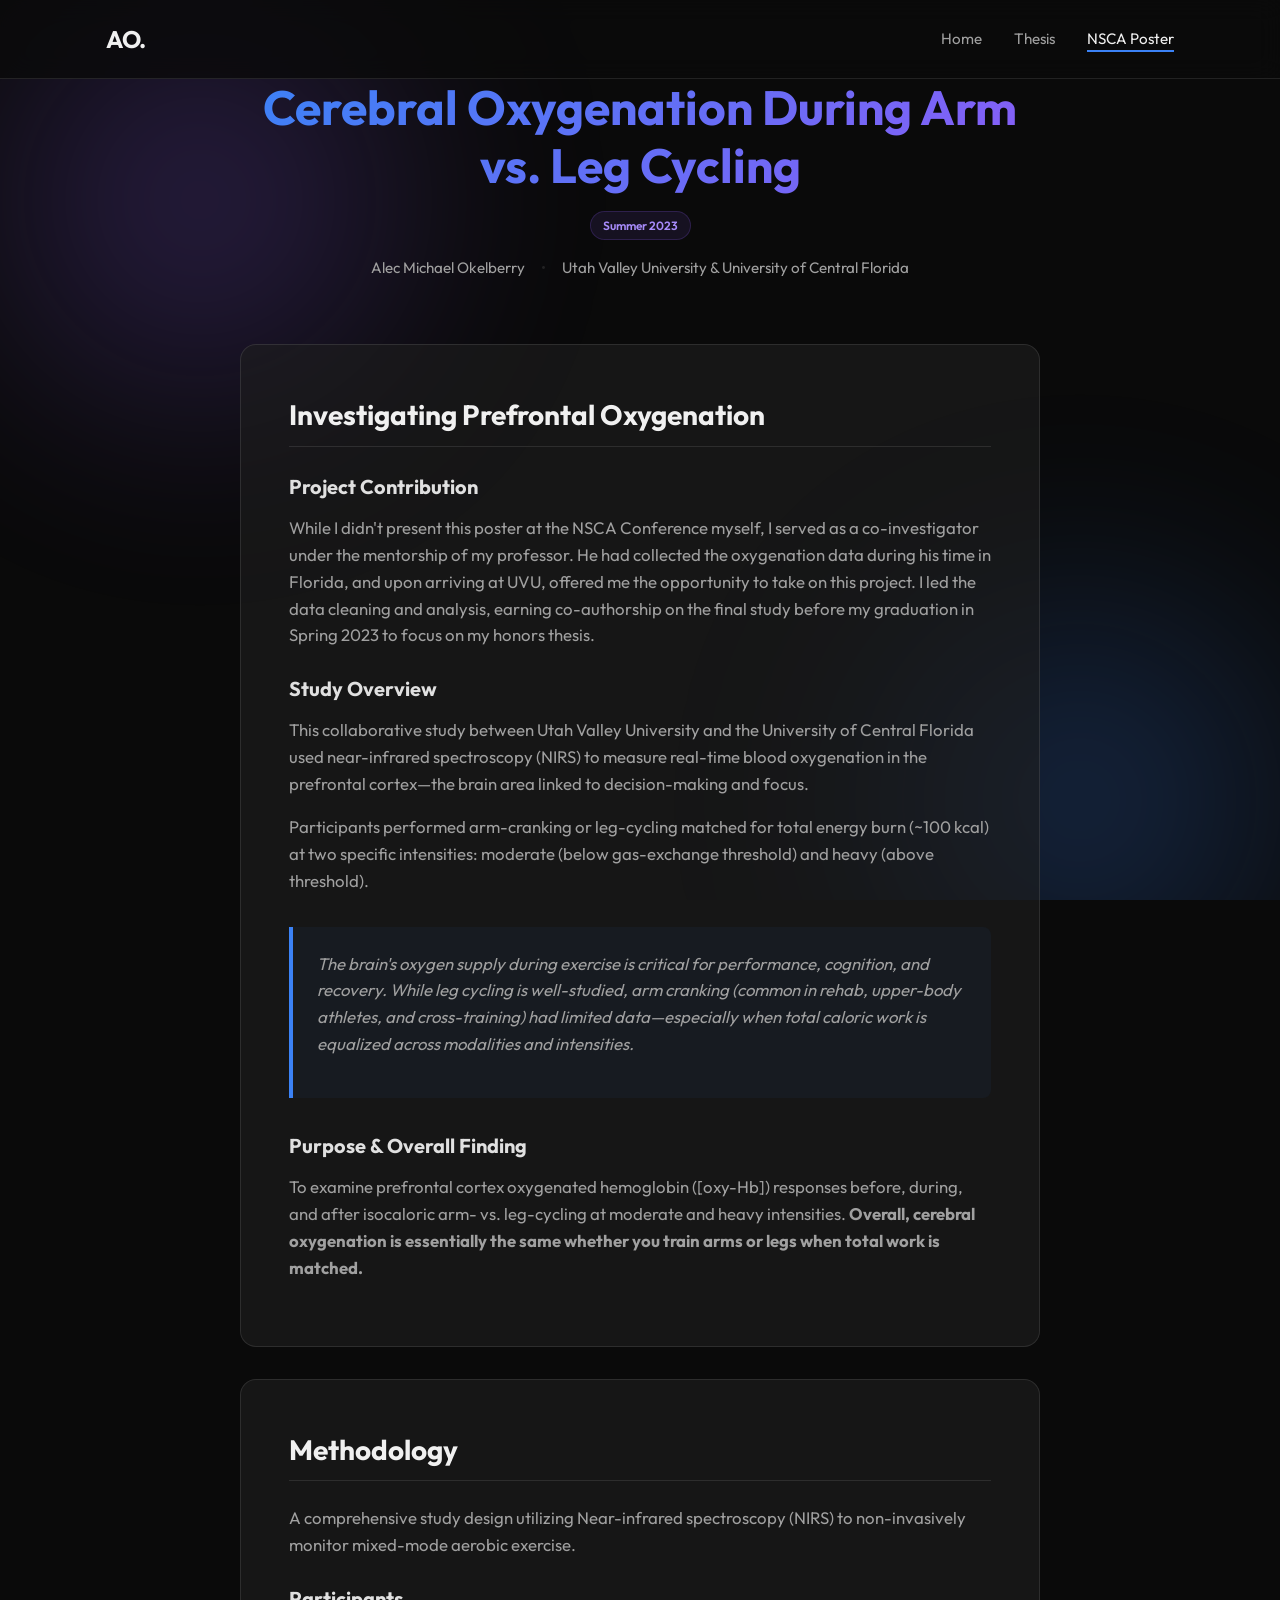
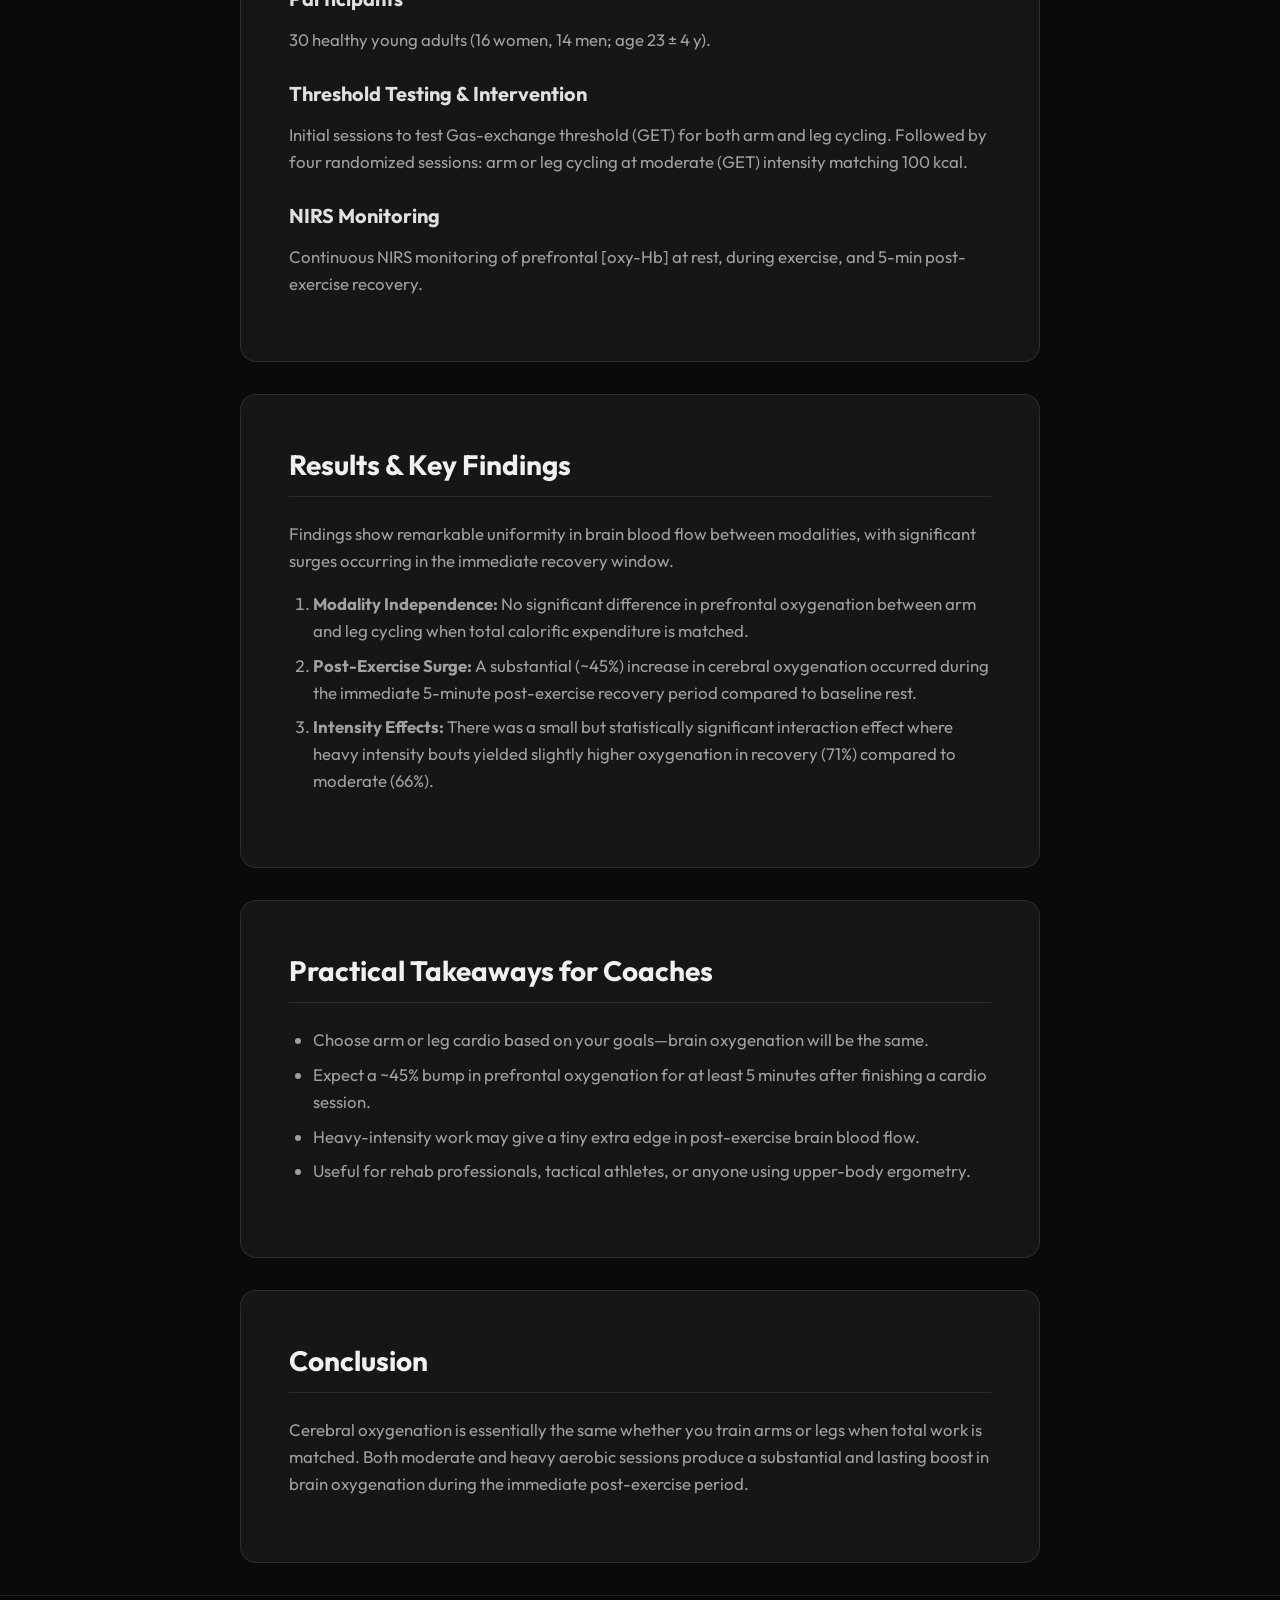
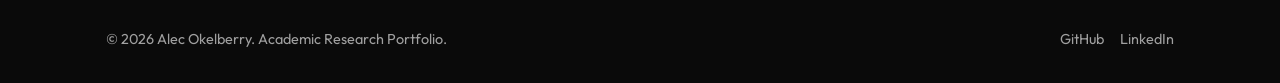
==== nsca-poster.html @ 8c82c138 "Initial upload of D276 research portfolio with vanilla HTML/CSS/JS" ====
<!DOCTYPE html>
<html lang="en">
<head>
    <meta charset="UTF-8">
    <meta name="viewport" content="width=device-width, initial-scale=1.0">
    <title>NSCA Poster | Alec Okelberry Research Portfolio</title>
    <meta name="description" content="Cerebral Oxygenation During Arm vs. Leg Cycling. Responses to Moderate and Heavy Intensities – Matched Energy Expenditure.">
    <!-- Google Fonts -->
    <link rel="preconnect" href="https://fonts.googleapis.com">
    <link rel="preconnect" href="https://fonts.gstatic.com" crossorigin>
    <link href="https://fonts.googleapis.com/css2?family=Outfit:wght@300;400;600;700&display=swap" rel="stylesheet">
    <link rel="stylesheet" href="style.css">
</head>
<body>
    <div class="background-effects">
        <div class="glow glow-1"></div>
        <div class="glow glow-2"></div>
    </div>

    <nav class="navbar">
        <div class="container nav-content">
            <a href="index.html" class="logo">AO.</a>
            <ul class="nav-links">
                <li><a href="index.html">Home</a></li>
                <li><a href="thesis.html">Thesis</a></li>
                <li><a href="nsca-poster.html" class="active">NSCA Poster</a></li>
            </ul>
        </div>
    </nav>

    <main class="container">
        <article class="slide-up">
            <header class="article-header">
                <h1 class="text-gradient">Cerebral Oxygenation During Arm vs. Leg Cycling</h1>
                <div style="margin-bottom: 1rem;">
                    <span class="badge poster-badge">Summer 2023</span>
                </div>
                <div class="meta-info" style="margin-top: 1rem;">
                    <span>Alec Michael Okelberry</span>
                    <span>Utah Valley University & University of Central Florida</span>
                </div>
            </header>

            <div class="content-wrapper">
                <section class="content-section">
                    <h2>Investigating Prefrontal Oxygenation</h2>
                    <h3>Project Contribution</h3>
                    <p>While I didn't present this poster at the NSCA Conference myself, I served as a co-investigator under the mentorship of my professor. He had collected the oxygenation data during his time in Florida, and upon arriving at UVU, offered me the opportunity to take on this project. I led the data cleaning and analysis, earning co-authorship on the final study before my graduation in Spring 2023 to focus on my honors thesis.</p>
                    
                    <h3>Study Overview</h3>
                    <p>This collaborative study between Utah Valley University and the University of Central Florida used near-infrared spectroscopy (NIRS) to measure real-time blood oxygenation in the prefrontal cortex—the brain area linked to decision-making and focus.</p>
                    <p>Participants performed arm-cranking or leg-cycling matched for total energy burn (~100 kcal) at two specific intensities: moderate (below gas-exchange threshold) and heavy (above threshold).</p>
                    
                    <div class="highlight-box">
                        <p><em>The brain's oxygen supply during exercise is critical for performance, cognition, and recovery. While leg cycling is well-studied, arm cranking (common in rehab, upper-body athletes, and cross-training) had limited data—especially when total caloric work is equalized across modalities and intensities.</em></p>
                    </div>

                    <h3>Purpose & Overall Finding</h3>
                    <p>To examine prefrontal cortex oxygenated hemoglobin ([oxy-Hb]) responses before, during, and after isocaloric arm- vs. leg-cycling at moderate and heavy intensities. <strong>Overall, cerebral oxygenation is essentially the same whether you train arms or legs when total work is matched.</strong></p>
                </section>

                <section class="content-section">
                    <h2>Methodology</h2>
                    <p>A comprehensive study design utilizing Near-infrared spectroscopy (NIRS) to non-invasively monitor mixed-mode aerobic exercise.</p>
                    
                    <h3>Participants</h3>
                    <p>30 healthy young adults (16 women, 14 men; age 23 ± 4 y).</p>
                    
                    <h3>Threshold Testing & Intervention</h3>
                    <p>Initial sessions to test Gas-exchange threshold (GET) for both arm and leg cycling. Followed by four randomized sessions: arm or leg cycling at moderate (<GET) or heavy (>GET) intensity matching 100 kcal.</p>
                    
                    <h3>NIRS Monitoring</h3>
                    <p>Continuous NIRS monitoring of prefrontal [oxy-Hb] at rest, during exercise, and 5-min post-exercise recovery.</p>
                </section>

                <section class="content-section" id="findings">
                    <h2>Results & Key Findings</h2>
                    <p>Findings show remarkable uniformity in brain blood flow between modalities, with significant surges occurring in the immediate recovery window.</p>
                    
                    <ol>
                        <li><strong>Modality Independence:</strong> No significant difference in prefrontal oxygenation between arm and leg cycling when total calorific expenditure is matched.</li>
                        <li><strong>Post-Exercise Surge:</strong> A substantial (~45%) increase in cerebral oxygenation occurred during the immediate 5-minute post-exercise recovery period compared to baseline rest.</li>
                        <li><strong>Intensity Effects:</strong> There was a small but statistically significant interaction effect where heavy intensity bouts yielded slightly higher oxygenation in recovery (71%) compared to moderate (66%).</li>
                    </ol>
                </section>

                <section class="content-section">
                    <h2>Practical Takeaways for Coaches</h2>
                    <ul>
                        <li>Choose arm or leg cardio based on your goals—brain oxygenation will be the same.</li>
                        <li>Expect a ~45% bump in prefrontal oxygenation for at least 5 minutes after finishing a cardio session.</li>
                        <li>Heavy-intensity work may give a tiny extra edge in post-exercise brain blood flow.</li>
                        <li>Useful for rehab professionals, tactical athletes, or anyone using upper-body ergometry.</li>
                    </ul>
                </section>
                
                <section class="content-section">
                    <h2>Conclusion</h2>
                    <p>Cerebral oxygenation is essentially the same whether you train arms or legs when total work is matched. Both moderate and heavy aerobic sessions produce a substantial and lasting boost in brain oxygenation during the immediate post-exercise period.</p>
                </section>
            </div>
        </article>
    </main>

    <footer>
        <div class="container footer-content">
            <p>&copy; 2026 Alec Okelberry. Academic Research Portfolio.</p>
            <div class="social-links">
                <a href="https://github.com/alecokelberry" target="_blank" rel="noopener noreferrer">GitHub</a>
                <a href="https://www.linkedin.com/in/alec-okelberry-001829376/" target="_blank" rel="noopener noreferrer">LinkedIn</a>
            </div>
        </div>
    </footer>
    <script src="scripts.js"></script>
</body>
</html>
---- style.css ----
:root {
  /* Dark Mode Colors */
  --clr-bg: #0a0a0a;
  --clr-bg-surface: rgba(23, 23, 23, 0.7);
  --clr-bg-card: rgba(30, 30, 30, 0.6);
  --clr-border: rgba(255, 255, 255, 0.1);

  --clr-text: #f0f0f0;
  --clr-text-muted: #a0a0a0;

  --clr-accent: #3b82f6; /* Primary Blue */
  --clr-accent-glow: rgba(59, 130, 246, 0.4);
  --clr-accent-secondary: #8b5cf6; /* Purple highlight */

  /* Typography */
  --font-main: "Outfit", sans-serif;

  /* Spacing */
  --space-sm: 0.5rem;
  --space-md: 1rem;
  --space-lg: 2rem;
  --space-xl: 4rem;

  /* Transitions */
  --transition-fast: 0.2s ease;
  --transition-smooth: 0.4s cubic-bezier(0.16, 1, 0.3, 1);
}

* {
  margin: 0;
  padding: 0;
  box-sizing: border-box;
}

body {
  font-family: var(--font-main);
  background-color: var(--clr-bg);
  color: var(--clr-text);
  line-height: 1.6;
  overflow-x: hidden;
  position: relative;
  min-height: 100vh;
  display: flex;
  flex-direction: column;
}

/* Background Effects */
.background-effects {
  position: fixed;
  top: 0;
  left: 0;
  width: 100vw;
  height: 100vh;
  z-index: -1;
  overflow: hidden;
  pointer-events: none;
}

.glow {
  position: absolute;
  width: 600px;
  height: 600px;
  border-radius: 50%;
  filter: blur(100px);
  opacity: 0.3;
}

.glow-1 {
  top: -100px;
  left: -100px;
  background: radial-gradient(
    circle,
    var(--clr-accent-secondary) 0%,
    transparent 70%
  );
}

.glow-2 {
  bottom: -200px;
  right: -100px;
  background: radial-gradient(circle, var(--clr-accent) 0%, transparent 70%);
}

.container {
  max-width: 1100px;
  margin: 0 auto;
  padding: 0 var(--space-md);
  width: 100%;
}

/* Navigation */
.navbar {
  background: rgba(10, 10, 10, 0.8);
  backdrop-filter: blur(12px);
  -webkit-backdrop-filter: blur(12px);
  border-bottom: 1px solid var(--clr-border);
  position: sticky;
  top: 0;
  z-index: 100;
  padding: 1.25rem 0;
}

.nav-content {
  display: flex;
  justify-content: space-between;
  align-items: center;
}

.logo {
  font-size: 1.5rem;
  font-weight: 700;
  color: var(--clr-text);
  text-decoration: none;
  letter-spacing: -1px;
}

.nav-links {
  list-style: none;
  display: flex;
  gap: var(--space-lg);
}

.nav-links a {
  color: var(--clr-text-muted);
  text-decoration: none;
  font-weight: 400;
  font-size: 0.95rem;
  transition: var(--transition-fast);
  position: relative;
}

.nav-links a:hover,
.nav-links a.active {
  color: var(--clr-text);
}

.nav-links a::after {
  content: "";
  position: absolute;
  width: 0;
  height: 2px;
  bottom: -4px;
  left: 0;
  background-color: var(--clr-accent);
  transition: var(--transition-smooth);
}

.nav-links a.active::after,
.nav-links a:hover::after {
  width: 100%;
}

/* Main Content */
main {
  flex: 1;
  padding: var(--space-xl) 0;
}

/* Hero Section */
.hero {
  text-align: center;
  max-width: 800px;
  margin: 0 auto var(--space-xl);
  padding: var(--space-xl) 0;
}

.hero h1 {
  font-size: clamp(2.5rem, 5vw, 4rem);
  font-weight: 700;
  line-height: 1.1;
  margin-bottom: var(--space-md);
  letter-spacing: -1px;
}

.text-gradient {
  background: linear-gradient(
    135deg,
    var(--clr-accent),
    var(--clr-accent-secondary)
  );
  -webkit-background-clip: text;
  -webkit-text-fill-color: transparent;
  background-clip: text;
}

.subtitle {
  font-size: 1.15rem;
  color: var(--clr-text-muted);
  max-width: 600px;
  margin: 0 auto;
}

/* Grid Layout */
.projects-grid {
  display: grid;
  grid-template-columns: repeat(auto-fit, minmax(350px, 1fr));
  gap: var(--space-lg);
}

/* Card styling with blur effect */
.project-card {
  background: var(--clr-bg-card);
  border: 1px solid var(--clr-border);
  border-radius: 16px;
  padding: 2rem;
  display: flex;
  flex-direction: column;
  height: 100%;
  transition: var(--transition-smooth);
  backdrop-filter: blur(10px);
  -webkit-backdrop-filter: blur(10px);
  position: relative;
  overflow: hidden;
}

.project-card::before {
  content: "";
  position: absolute;
  top: 0;
  left: 0;
  width: 100%;
  height: 100%;
  background: linear-gradient(
    135deg,
    rgba(255, 255, 255, 0.05) 0%,
    rgba(255, 255, 255, 0) 100%
  );
  z-index: 1;
  pointer-events: none;
}

.project-card:hover {
  transform: translateY(-5px);
  border-color: rgba(255, 255, 255, 0.2);
  box-shadow:
    0 20px 40px rgba(0, 0, 0, 0.4),
    0 0 20px var(--clr-accent-glow);
}

.card-content {
  flex: 1;
  z-index: 2;
}

.card-header {
  margin-bottom: 1.5rem;
}

.date {
  font-size: 0.85rem;
  color: var(--clr-text-muted);
  font-weight: 300;
  letter-spacing: 1px;
  text-transform: uppercase;
  display: block;
  margin-bottom: 0.5rem;
}

.project-card h2 {
  font-size: 1.5rem;
  font-weight: 600;
  margin-bottom: 0.75rem;
  line-height: 1.3;
}

.badge {
  display: inline-block;
  padding: 0.25rem 0.75rem;
  border-radius: 20px;
  font-size: 0.75rem;
  font-weight: 600;
  background: rgba(59, 130, 246, 0.1);
  color: #60a5fa;
  border: 1px solid rgba(59, 130, 246, 0.2);
}

.poster-badge {
  background: rgba(139, 92, 246, 0.1);
  color: #a78bfa;
  border: 1px solid rgba(139, 92, 246, 0.2);
}

.project-card p {
  color: var(--clr-text-muted);
  font-size: 0.95rem;
  margin-bottom: 1.5rem;
}

.tags {
  display: flex;
  flex-wrap: wrap;
  gap: 0.5rem;
  margin-bottom: 2rem;
}

.tag {
  font-size: 0.8rem;
  color: var(--clr-text-muted);
  background: rgba(255, 255, 255, 0.05);
  padding: 0.2rem 0.6rem;
  border-radius: 4px;
  border: 1px solid rgba(255, 255, 255, 0.05);
}

.card-footer {
  z-index: 2;
  margin-top: auto;
}

/* Buttons */
.btn {
  display: inline-flex;
  align-items: center;
  gap: 0.5rem;
  text-decoration: none;
  font-weight: 600;
  font-size: 0.95rem;
  padding: 0.75rem 1.5rem;
  border-radius: 8px;
  transition: var(--transition-fast);
}

.btn-primary {
  background: var(--clr-text);
  color: var(--clr-bg);
}

.btn-primary:hover {
  background: #e0e0e0;
  transform: scale(1.02);
}

.arrow {
  transition: transform 0.2s ease;
}

.btn-primary:hover .arrow {
  transform: translateX(4px);
}

/* Styles for the individual research pages */
.article-header {
  margin-bottom: var(--space-xl);
  text-align: center;
  max-width: 800px;
  margin-inline: auto;
}

.article-header h1 {
  font-size: clamp(2rem, 4vw, 3rem);
  line-height: 1.2;
  margin-bottom: var(--space-md);
}

.meta-info {
  color: var(--clr-text-muted);
  font-size: 0.95rem;
  display: flex;
  justify-content: center;
  gap: 1rem;
  align-items: center;
  flex-wrap: wrap;
}

.meta-info span {
  display: flex;
  align-items: center;
}

.meta-info span:not(:last-child)::after {
  content: "•";
  margin-left: 1rem;
  color: var(--clr-border);
}

.content-wrapper {
  max-width: 800px;
  margin: 0 auto;
}

.content-section {
  background: var(--clr-bg-card);
  border: 1px solid var(--clr-border);
  border-radius: 16px;
  padding: clamp(1.5rem, 5vw, 3rem);
  margin-bottom: var(--space-lg);
  backdrop-filter: blur(10px);
}

.content-section h2 {
  font-size: 1.75rem;
  margin-bottom: 1.5rem;
  color: var(--clr-text);
  border-bottom: 1px solid var(--clr-border);
  padding-bottom: 0.5rem;
}

.content-section h3 {
  font-size: 1.25rem;
  margin: 1.5rem 0 0.75rem;
  color: #e0e0e0;
}

.content-section p {
  color: var(--clr-text-muted);
  margin-bottom: 1rem;
  font-size: 1.05rem;
}

.content-section ul,
.content-section ol {
  color: var(--clr-text-muted);
  margin-bottom: 1.5rem;
  padding-left: 1.5rem;
}

.content-section li {
  margin-bottom: 0.5rem;
  font-size: 1.05rem;
}

.highlight-box {
  background: rgba(59, 130, 246, 0.05);
  border-left: 4px solid var(--clr-accent);
  padding: 1.5rem;
  border-radius: 0 8px 8px 0;
  margin: 2rem 0;
}

.highlight-box h4 {
  color: var(--clr-accent);
  margin-bottom: 0.5rem;
  font-size: 1.1rem;
}

/* Footer */
footer {
  border-top: 1px solid var(--clr-border);
  padding: 2rem 0;
  margin-top: auto;
}

.footer-content {
  display: flex;
  justify-content: space-between;
  align-items: center;
  color: var(--clr-text-muted);
  font-size: 0.9rem;
}

.social-links {
  display: flex;
  gap: 1rem;
}

.social-links a {
  color: var(--clr-text-muted);
  text-decoration: none;
  transition: var(--transition-fast);
}

.social-links a:hover {
  color: var(--clr-text);
}

/* Animations */
/* Set initial state for elements before they scroll into view */
.slide-up {
  opacity: 0;
  transform: translateY(30px);
}

/* Trigger animation when JS adds the is-visible class */
.slide-up.is-visible {
  animation: slideUp 0.8s cubic-bezier(0.16, 1, 0.3, 1) forwards;
}

.fade-in {
  opacity: 0;
}

.fade-in.is-visible {
  animation: fadeIn 1s ease forwards;
}

.delay-1 {
  animation-delay: 0.2s;
}
.delay-2 {
  animation-delay: 0.4s;
}

@keyframes slideUp {
  to {
    opacity: 1;
    transform: translateY(0);
  }
}

@keyframes fadeIn {
  to {
    opacity: 1;
  }
}

/* Responsive */
@media (max-width: 768px) {
  .nav-content {
    flex-direction: column;
    gap: 1rem;
  }

  .footer-content {
    flex-direction: column;
    gap: 1rem;
    text-align: center;
  }
}
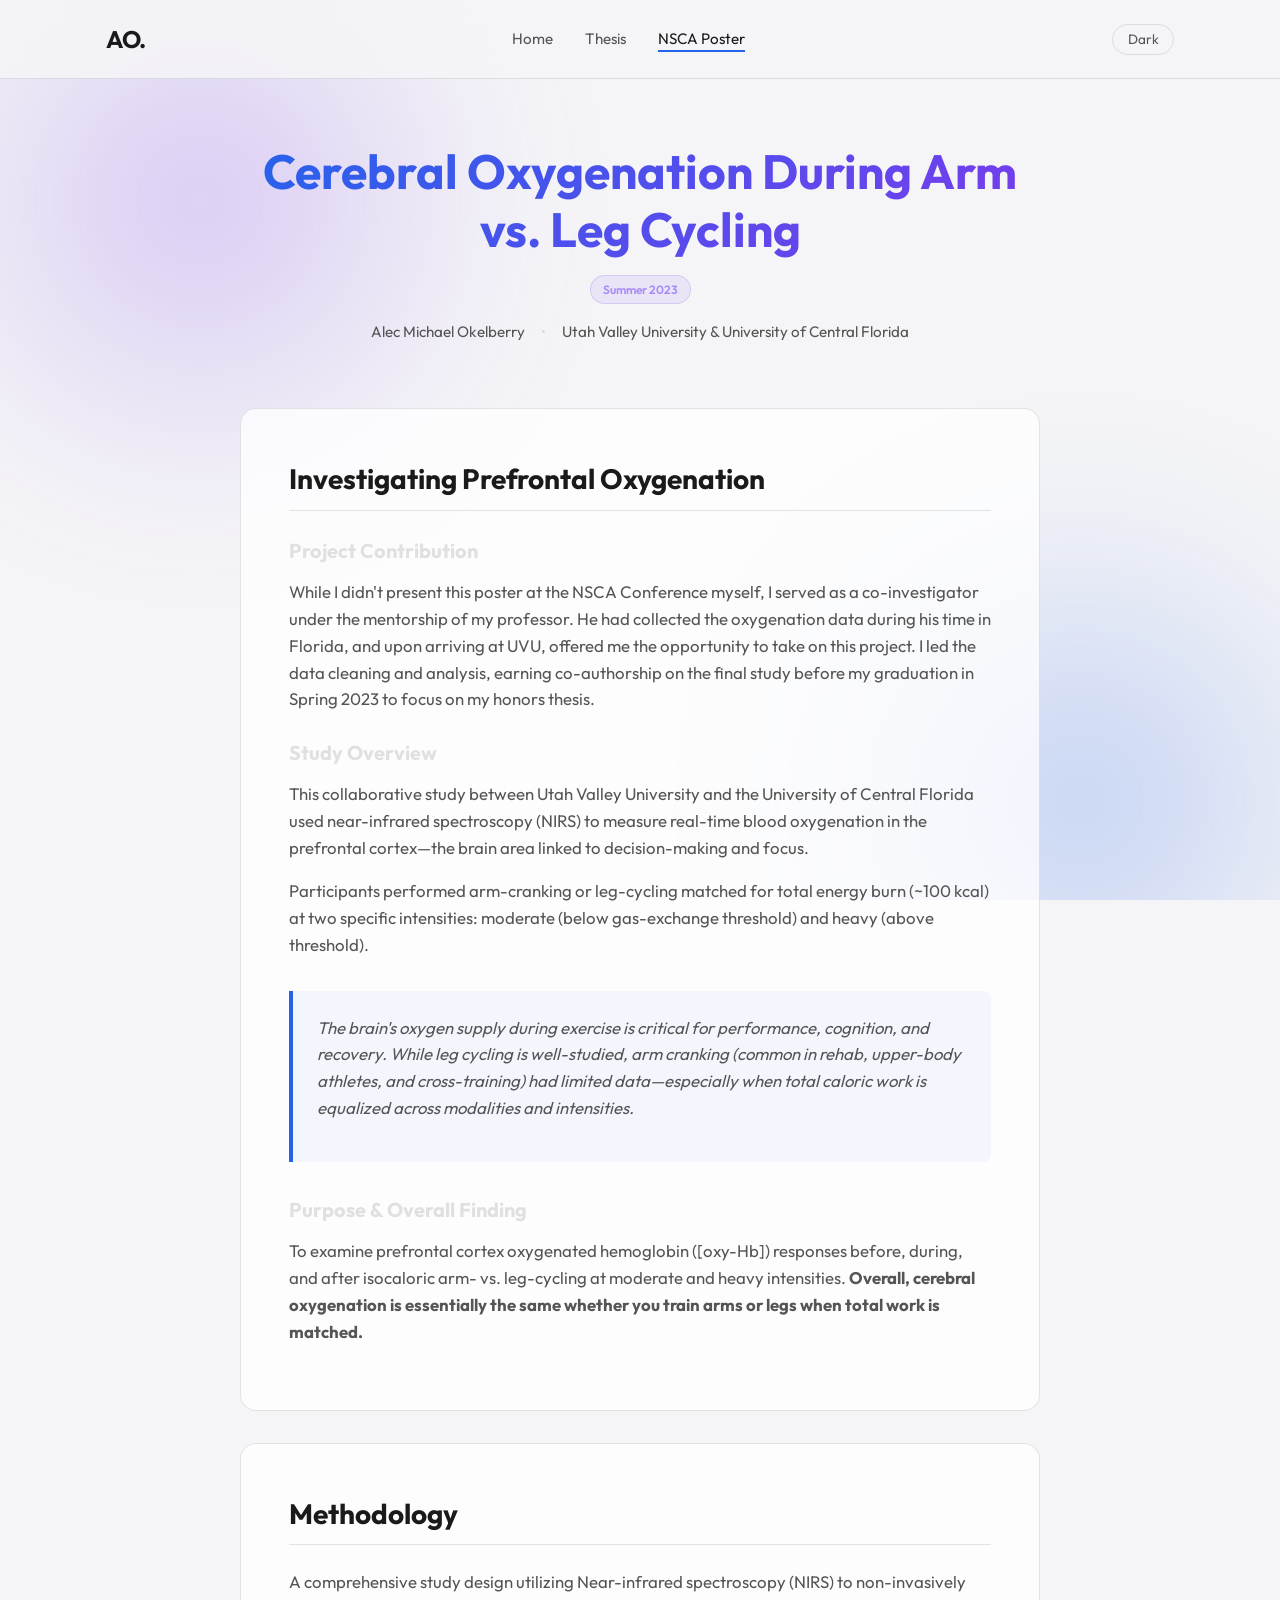
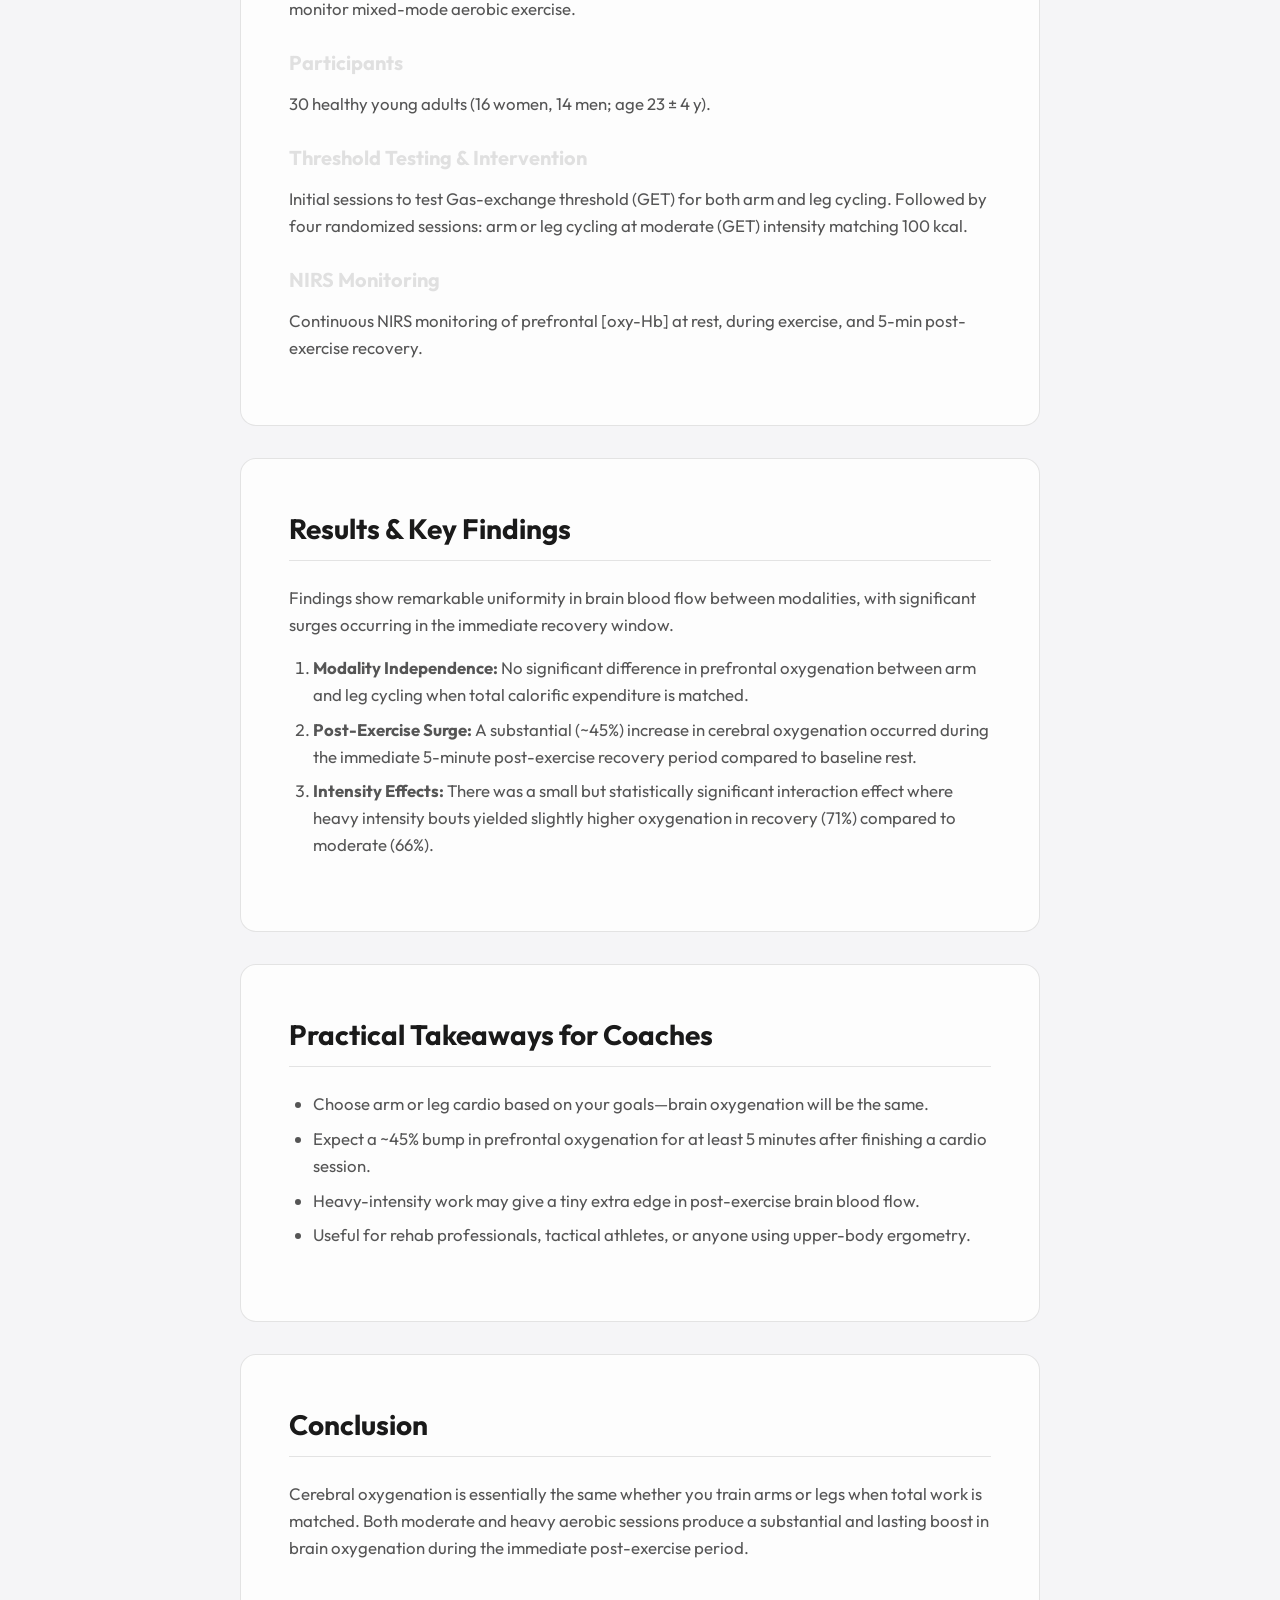
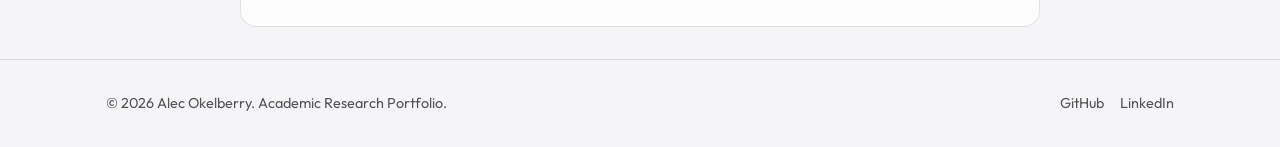
==== commit 030e7eb6: "Add light/dark mode toggle, fix sub-page title spacing, default to light mode" ====
--- a/nsca-poster.html
+++ b/nsca-poster.html
@@ -25,6 +25,7 @@
                 <li><a href="thesis.html">Thesis</a></li>
                 <li><a href="nsca-poster.html" class="active">NSCA Poster</a></li>
             </ul>
+            <button id="theme-toggle" aria-label="Toggle light/dark mode">Dark</button>
         </div>
     </nav>
 
--- a/style.css
+++ b/style.css
@@ -24,6 +24,19 @@
   /* Transitions */
   --transition-fast: 0.2s ease;
   --transition-smooth: 0.4s cubic-bezier(0.16, 1, 0.3, 1);
+}
+
+/* Light Mode Overrides */
+body.light-mode {
+  --clr-bg: #f5f5f7;
+  --clr-bg-surface: rgba(255, 255, 255, 0.8);
+  --clr-bg-card: rgba(255, 255, 255, 0.75);
+  --clr-border: rgba(0, 0, 0, 0.1);
+  --clr-text: #1a1a1a;
+  --clr-text-muted: #555555;
+  --clr-accent: #2563eb;
+  --clr-accent-glow: rgba(37, 99, 235, 0.25);
+  --clr-accent-secondary: #7c3aed;
 }
 
 * {
@@ -91,6 +104,7 @@
 /* Navigation */
 .navbar {
   background: rgba(10, 10, 10, 0.8);
+  transition: background var(--transition-fast), border-color var(--transition-fast);
   backdrop-filter: blur(12px);
   -webkit-backdrop-filter: blur(12px);
   border-bottom: 1px solid var(--clr-border);
@@ -98,6 +112,10 @@
   top: 0;
   z-index: 100;
   padding: 1.25rem 0;
+}
+
+body.light-mode .navbar {
+  background: rgba(245, 245, 247, 0.85);
 }
 
 .nav-content {
@@ -340,6 +358,7 @@
 
 /* Styles for the individual research pages */
 .article-header {
+  padding-top: var(--space-xl);
   margin-bottom: var(--space-xl);
   text-align: center;
   max-width: 800px;
@@ -503,6 +522,29 @@
   }
 }
 
+/* Theme Toggle Button */
+#theme-toggle {
+  background: none;
+  border: 1px solid var(--clr-border);
+  border-radius: 20px;
+  color: var(--clr-text-muted);
+  cursor: pointer;
+  font-family: var(--font-main);
+  font-size: 0.85rem;
+  padding: 0.35rem 0.9rem;
+  display: flex;
+  align-items: center;
+  gap: 0.4rem;
+  transition: color var(--transition-fast), border-color var(--transition-fast), background var(--transition-fast);
+  white-space: nowrap;
+}
+
+#theme-toggle:hover {
+  color: var(--clr-text);
+  border-color: var(--clr-accent);
+  background: var(--clr-accent-glow);
+}
+
 /* Responsive */
 @media (max-width: 768px) {
   .nav-content {
